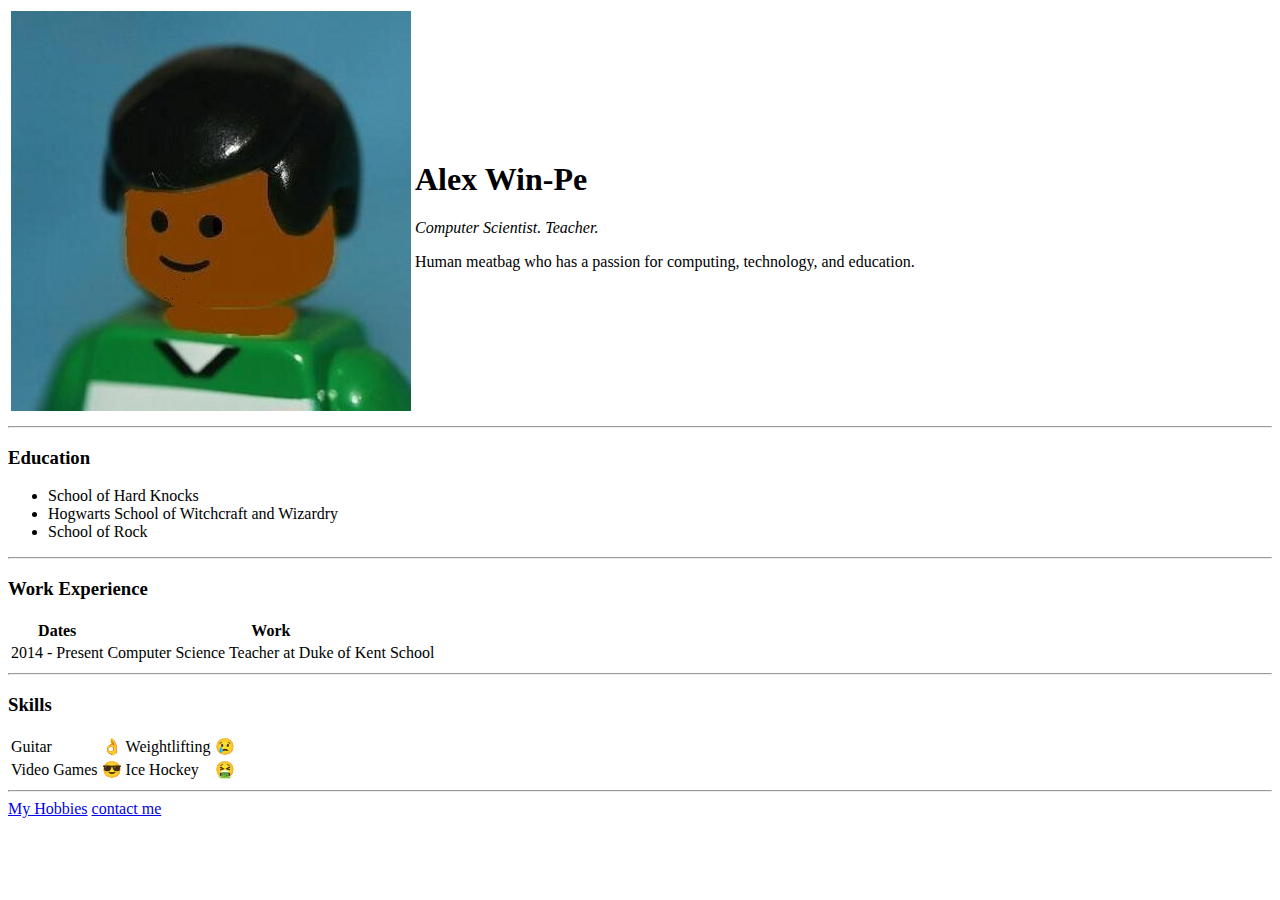
==== index.html @ 99e146c3 "First draft of  cv page" ====
<!DOCTYPE html>
<html lang="en" dir="ltr">

<head>
  <meta charset="utf-8">
  <title>AWP</title>
</head>

<body>
  <table>
    <tr>
      <td><img src="media/lego_hair_400x400.jpg" alt="Me"></td>
      <td>
        <h1>Alex Win-Pe</h1>
        <em>
          <p>Computer Scientist. Teacher.</p>
        </em>
        <p>Human meatbag who has a passion for computing, technology, and education.</p>
      </td>
    </tr>
  </table>
  <hr>
  <h3>Education</h3>
  <ul>
    <li>School of Hard Knocks</li>
    <li>Hogwarts School of Witchcraft and Wizardry</li>
    <li>School of Rock</li>
  </ul>
  <hr>
  <h3>Work Experience</h3>
  <table>
    <thead>
      <th>Dates</th>
      <th>Work</th>
    </thead>
    <tbody>
      <tr>
        <td>2014 - Present</td>
        <td>Computer Science Teacher at Duke of Kent School</td>
      </tr>
    </tbody>
  </table>
  <hr>
  <h3>Skills</h3>
  <table>
    <tr>
      <td>Guitar</td>
      <td>👌</td>
      <td>Weightlifting</td>
      <td>😢</td>
    </tr>
    <tr>
      <td>Video Games</td>
      <td>😎</td>
      <td>Ice Hockey</td>
      <td>🤮</td>
    </tr>
  </table>
  <hr>
  <a href="hobbies.html">My Hobbies</a>
  <a href="contactme.html">contact me</a>

</body>

</html>
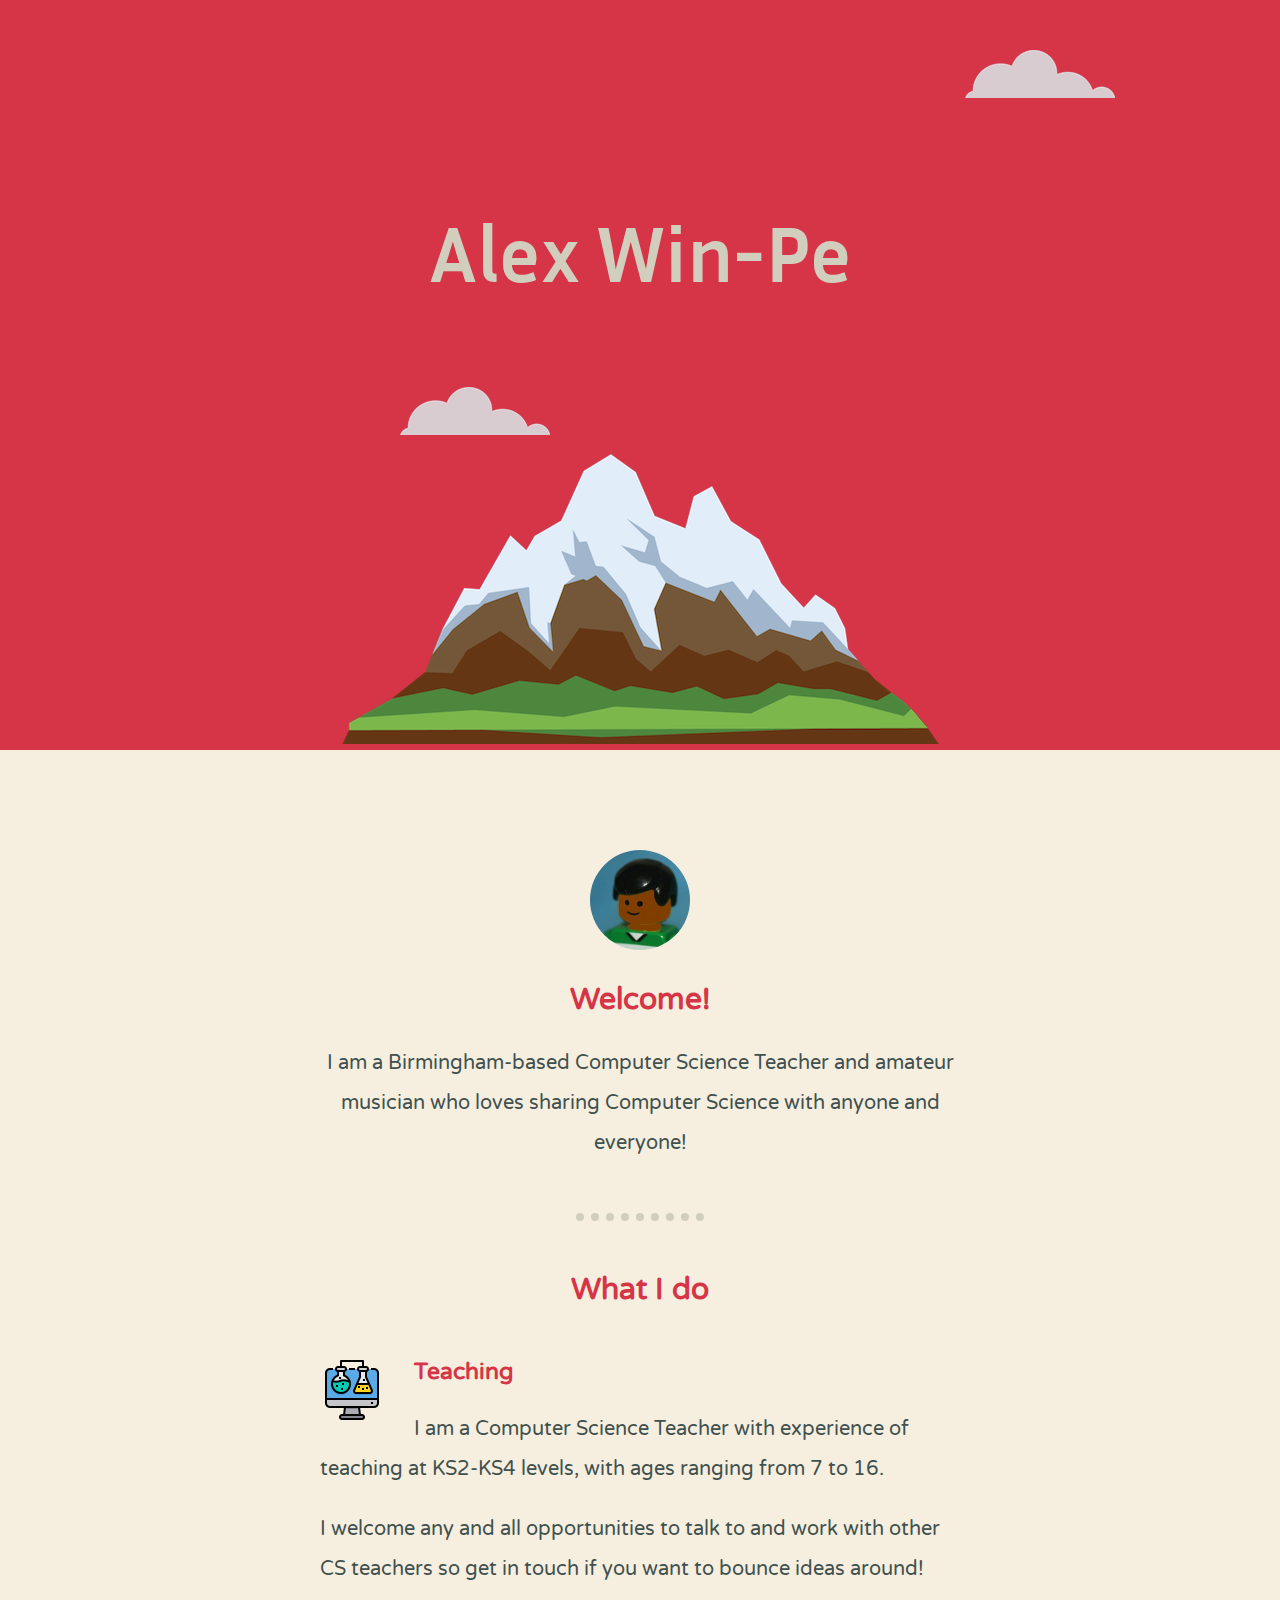
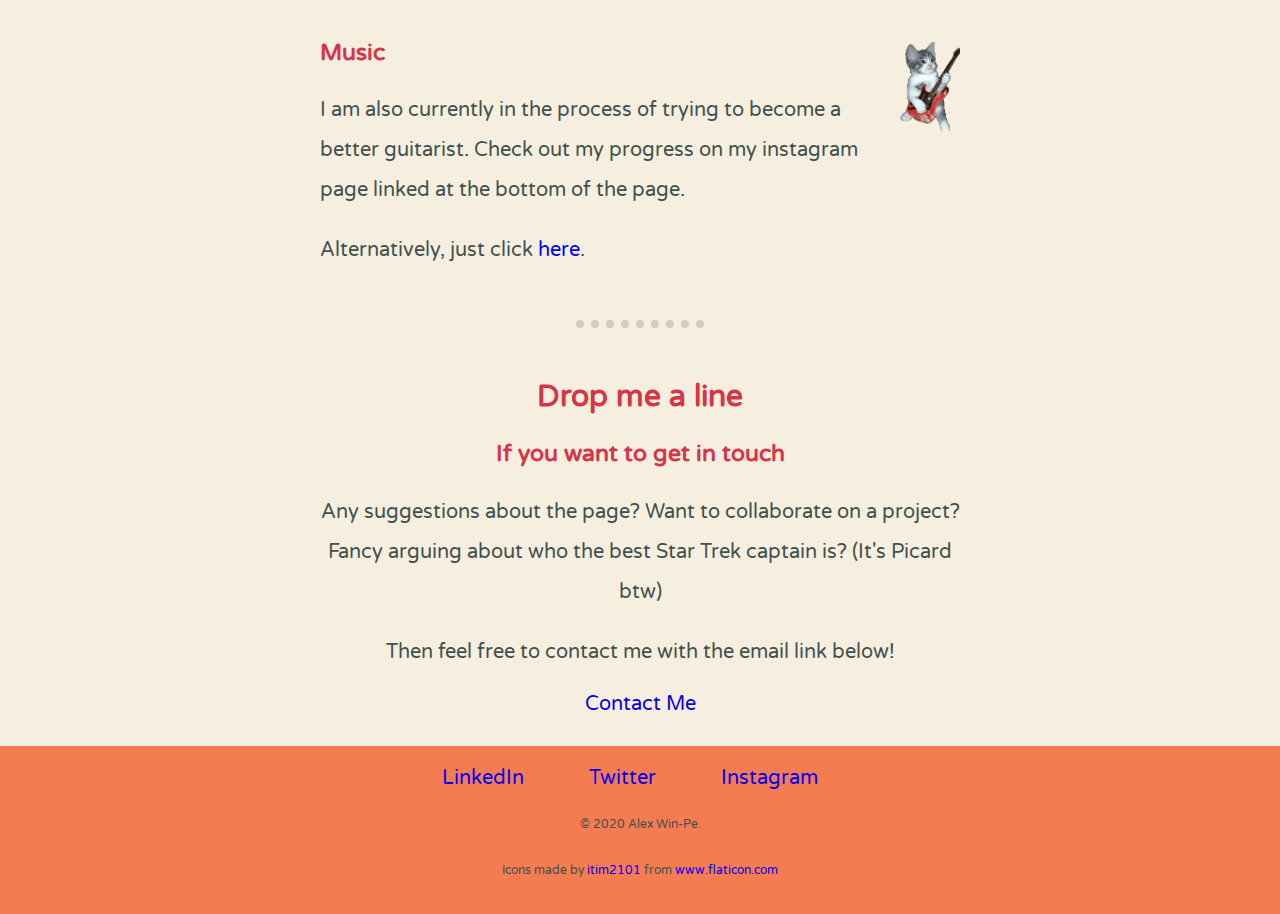
==== commit f7b376e6: "Add files via upload" ====
--- a/index.html
+++ b/index.html
@@ -4,61 +4,60 @@
 <head>
   <meta charset="utf-8">
   <title>AWP</title>
+  <link rel="stylesheet" href="css/style.css">
+  <link href="https://fonts.googleapis.com/css?family=Inria+Sans|Varela+Round&display=swap" rel="stylesheet">
+  <link rel="icon" href="favicon.ico">
 </head>
 
 <body>
-  <table>
-    <tr>
-      <td><img src="media/lego_hair_400x400.jpg" alt="Me"></td>
-      <td>
-        <h1>Alex Win-Pe</h1>
-        <em>
-          <p>Computer Scientist. Teacher.</p>
-        </em>
-        <p>Human meatbag who has a passion for computing, technology, and education.</p>
-      </td>
-    </tr>
-  </table>
-  <hr>
-  <h3>Education</h3>
-  <ul>
-    <li>School of Hard Knocks</li>
-    <li>Hogwarts School of Witchcraft and Wizardry</li>
-    <li>School of Rock</li>
-  </ul>
-  <hr>
-  <h3>Work Experience</h3>
-  <table>
-    <thead>
-      <th>Dates</th>
-      <th>Work</th>
-    </thead>
-    <tbody>
-      <tr>
-        <td>2014 - Present</td>
-        <td>Computer Science Teacher at Duke of Kent School</td>
-      </tr>
-    </tbody>
-  </table>
-  <hr>
-  <h3>Skills</h3>
-  <table>
-    <tr>
-      <td>Guitar</td>
-      <td>👌</td>
-      <td>Weightlifting</td>
-      <td>😢</td>
-    </tr>
-    <tr>
-      <td>Video Games</td>
-      <td>😎</td>
-      <td>Ice Hockey</td>
-      <td>🤮</td>
-    </tr>
-  </table>
-  <hr>
-  <a href="hobbies.html">My Hobbies</a>
-  <a href="contactme.html">contact me</a>
+  <div class="top-container">
+    <img class="top-cloud" src="images/cloud.png" alt="cloud-image">
+    <h1>Alex Win-Pe</h1>
+    <h2>Computer Scientist and Teacher. </h2>
+    <img class="bottom-cloud" src="images/cloud.png" alt="cloud-image">
+    <img src="images/mountain.png" alt="mountain-image">
+  </div>
+  <div class="middle-container">
+    <div class="profile">
+      <img class="profile-pic" src="images/lego_hair_400x400.jpg" alt="">
+      <h2>Welcome!</h2>
+      <p class="intro">I am a Birmingham-based Computer Science Teacher and amateur musician who loves sharing Computer Science with anyone and everyone!</p>
+    </div>
+    <hr>
+    <div class="skills">
+      <h2>What I do</h2>
+      <div class="skill-row">
+        <img class="teach-pic" src="images/chemical.png" alt="">
+        <h3>Teaching</h3>
+        <p>I am a Computer Science Teacher with experience of teaching at KS2-KS4 levels, with ages ranging from 7 to 16.</p>
+        <p>I welcome any and all opportunities to talk to and work with other CS teachers so get in touch if you want to bounce ideas around!</p>
+      </div>
+      <div class="skill-row" id="music">
+        <img class="guitar-pic" src="images\cat-rocker-plays-guitar.gif" alt="">
+        <h3>Music</h3>
+        <p>I am also currently in the process of trying to become a better guitarist. Check out my progress on my instagram page linked at the bottom of the page.</p>
+        <p>Alternatively, just click <a href="https://www.instagram.com/guitareveryday7/">here</a>.</p>
+      </div>
+    </div>
+    <hr>
+    <div class="contact-me">
+      <h2>Drop me a line</h2>
+      <h3>If you want to get in touch</h3>
+      <p class="intro">Any suggestions about the page? Want to collaborate on a project? Fancy arguing about who the best Star Trek captain is? (It's Picard btw)</p>
+      <p>Then feel free to contact me with the email link below!</p>
+      <a href="mailto:alex.winpe@gmail.com" class="btn">Contact Me</a>
+    </div>
+  </div>
+
+
+  <div class="bottom-container">
+    <a class="footer-link" href="https://www.linkedin.com/in/awin-pe">LinkedIn</a>
+    <a class="footer-link" href="https://twitter.com/MrWP_CS/">Twitter</a>
+    <a class="footer-link" href="https://www.instagram.com/guitareveryday7/">Instagram</a>
+    <p class="copyright">© 2020 Alex Win-Pe.</p>
+    <p class="copyright">Icons made by <a href="https://www.flaticon.com/authors/itim2101" title="itim2101">itim2101</a> from <a href="https://www.flaticon.com/" title="Flaticon"> www.flaticon.com</a></p>
+  </div>
+
 
 </body>
 
--- a/css/style.css
+++ b/css/style.css
@@ -0,0 +1,115 @@
+/*Tag Selectors*/
+a {
+  text-decoration: none;
+}
+
+a:hover {
+  color: red;
+}
+
+body {
+  background-color: #f6eedf;
+  margin: 0;
+  text-align: center;
+  color: #40514E;
+  font-family: 'Varela Round', sans-serif;
+  font-size: 1.25rem;
+}
+
+h1 {
+  font-size: 5rem;
+  margin: 100px auto 0 auto;
+  font-family: 'Inria Sans', sans-serif;
+}
+
+h2 {
+  color: #d63447;
+}
+
+h3 {
+  color: #d63447;
+}
+
+hr {
+  margin: 50px auto 50px auto;
+  border-style: dotted none none none;
+  border-width: 8px;
+  width: 10%;
+  border-color: #d1cebd;
+}
+
+p {
+  line-height: 2;
+}
+
+/*Class Selectors*/
+.bottom-container {
+  background-color: #f57b51;
+  margin-top: 30px;
+  padding: 20px;
+}
+
+.bottom-cloud {
+  position: absolute;
+  left: 400px;
+}
+
+.chillies {
+  height: 30px;
+}
+
+.copyright {
+  font-size: 0.75rem;
+  padding-top: 10px;
+}
+
+.footer-link {
+  margin: 20px 40px 40px 20px;
+}
+
+.intro {
+  width: 50%;
+  margin: auto;
+}
+
+.middle-container {
+  padding-top: 100px;
+}
+
+.profile-pic {
+  height: 100px;
+  border-radius: 100%;
+}
+
+.teach-pic {
+  width: 10%;
+  float: left;
+  margin-right: 30px;
+}
+
+.guitar-pic {
+  width: 10%;
+  float: right;
+  margin-left: 30px;
+}
+
+.skills {
+  margin-top: 50px;
+}
+
+.skill-row {
+  width: 50%;
+  margin: 50px auto 50px auto;
+  text-align: left;
+}
+
+.top-container {
+  background-color: #d63447;
+  color: #d1cebd;
+}
+
+.top-cloud {
+  position: relative;
+  left: 400px;
+  padding-top: 50px;
+}
